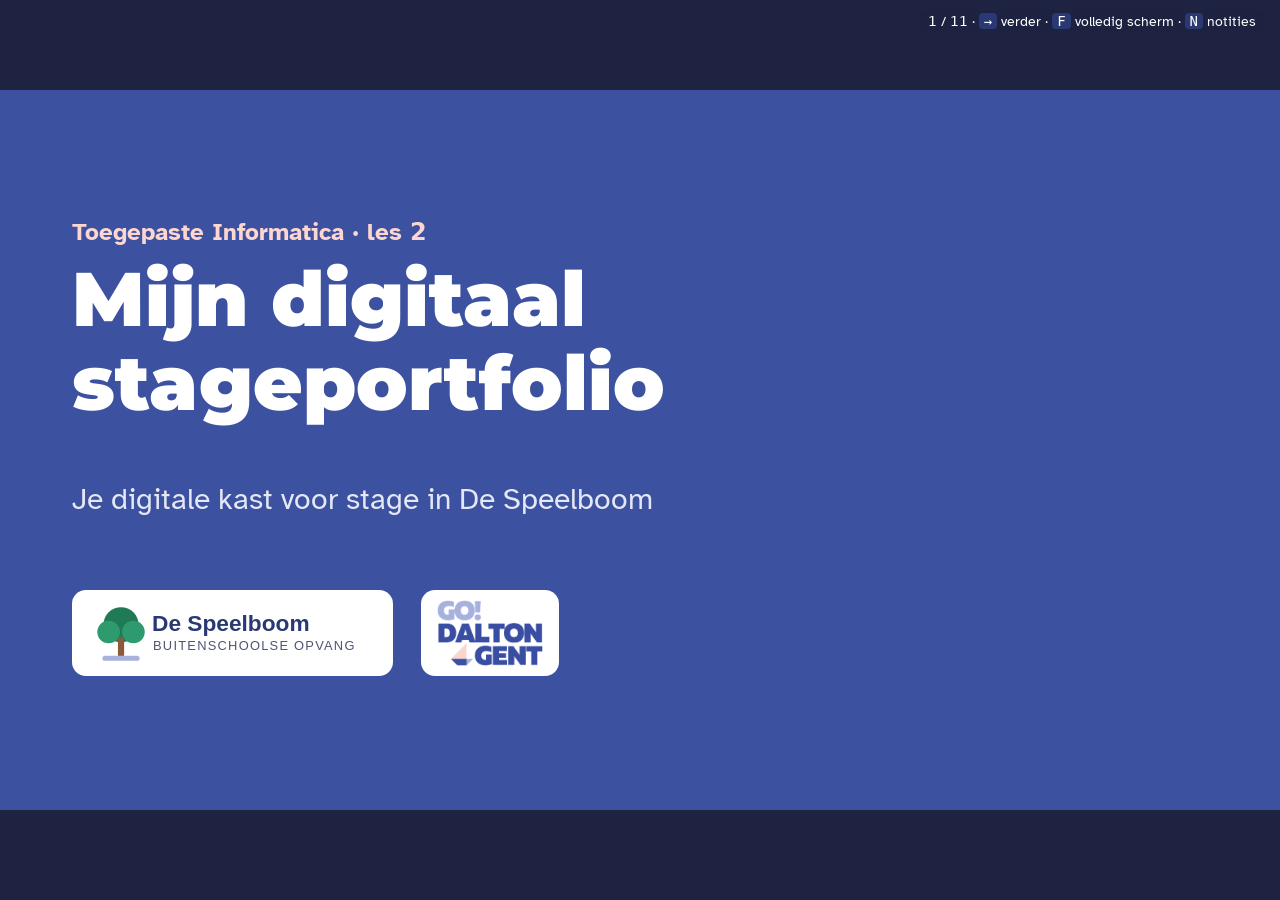
==== presentatie.html @ 33a1c0bd "Les 2 — Mijn digitaal stageportfolio (3MWb, De Speelboom) Leerlingentool, dia's, werkdocumenten en l" ====
<!DOCTYPE html>
<html lang="nl-BE">
<head>
  <meta charset="UTF-8">
  <meta name="viewport" content="width=device-width, initial-scale=1">
  <title>Mijn digitaal stageportfolio · dia's · De Speelboom</title>
  <link rel="icon" href="assets/speelboom-icon.svg" type="image/svg+xml">
  <link rel="stylesheet" href="css/slides.css">
  <style>
    .fname { font-family: "Courier New", monospace; font-weight: 700; font-size: 34px; }
    .fname .d { background: #A7B1DE; padding: 0 6px; border-radius: 5px; }
    .fname .o { background: #FCD6CF; padding: 0 6px; border-radius: 5px; }
    .fname .v { background: #9CCFB6; padding: 0 6px; border-radius: 5px; }
    .folders { list-style: none; padding: 0 !important; }
    .folders li { font-size: 30px; margin-bottom: 12px; }
    .folders li::before { content: "📁 "; }
    .mono { font-family: "Courier New", monospace; font-size: 26px; }
    .arrowrow { display: grid; grid-template-columns: 1fr 60px 1fr; align-items: center; gap: 12px; margin-bottom: 16px; }
    .arrowrow .bad { color: #A0372A; }
    .arrowrow .good { color: #1F7A55; }
    .arrowrow .ar { text-align: center; font-size: 34px; color: #4D5573; }
  </style>
</head>
<body>
<div class="hud"><span id="counter"></span> · <kbd>→</kbd> verder · <kbd>F</kbd> volledig scherm · <kbd>N</kbd> notities</div>
<div class="deck"><div class="stage">

<!-- 1 -->
<section class="slide title">
  <p class="kicker" style="color:var(--blush)">Toegepaste Informatica · les 2</p>
  <h1>Mijn digitaal<br>stageportfolio</h1>
  <p>Je digitale kast voor stage in De Speelboom</p>
  <div class="logos"><img src="assets/speelboom-logo.svg" alt="De Speelboom"><img src="assets/dalton-gent-logo.png" alt="GO! Dalton Gent"></div>
  <template class="note"><p><strong>Lesstart (5').</strong> Laat de Chromebooks opstarten en aanmelden terwijl deze dia op het bord staat. Ga verder zodra de meesten aangemeld zijn.</p></template>
</section>

<!-- 2 -->
<section class="slide">
  <p class="kicker">Lesstart</p>
  <h2>In welke kast vind jij iets terug?</h2>
  <div class="two">
    <div><span class="tag">A</span>
      <div class="paper" style="height:380px">
        <p>📄 Document zonder titel</p>
        <p>📄 verslag Liam boos DEFINITIEF (2)</p>
        <p>📄 dingen</p>
        <p>📄 Kopie van sjabloon reflectie</p>
        <p>📄 uurrooster okt def</p>
        <p>📄 Naamloze spreadsheet</p>
        <p>📄 Document zonder titel (1)</p>
      </div></div>
    <div><span class="tag">B</span>
      <div class="paper" style="height:380px">
        <p>📁 01_Stageplaats</p>
        <p>📁 02_Activiteiten</p>
        <p>📁 03_Observaties</p>
        <p>📁 04_Materiaal</p>
        <p>📁 05_Reflectie</p>
      </div></div>
  </div>
  <div class="foot"><span>De Speelboom · les 2</span><img src="assets/dalton-gent-logo.png" alt=""></div>
  <template class="note">
    <p><strong>Activeren voorkennis.</strong> Vragen: “Je bent ziek. Een collega moet jouw activiteitenfiche van dinsdag vinden. In welke kast lukt dat?”</p>
    <p>Doorvraag 1: “Wat is er precies fout aan de namen in A?” (zegt niets · naam van een kind · DEFINITIEF (2))</p>
    <p>Doorvraag 2: “Waar staan jouw bestanden nu eigenlijk? Weet je dat?” Laat twee leerlingen antwoorden.</p>
    <p>Geen herhaling van vorige les: dit is de eerste echte werkles. Hou de lesstart kort.</p>
  </template>
</section>

<!-- 3 -->
<section class="slide">
  <p class="kicker">Vandaag</p>
  <h2>Jij bouwt je eigen kast</h2>
  <div class="two">
    <div>
      <p>Straks sta je op stage. Alles wat je daar maakt, bewaar je digitaal.</p>
      <ul>
        <li>1 hoofdmap en 5 submappen</li>
        <li>5 bestanden een fatsoenlijke naam geven</li>
        <li>alles op zijn plaats zetten</li>
        <li>delen met je leraar</li>
      </ul>
    </div>
    <div class="panel navy">
      <p style="font-weight:700;margin-top:0">Op het einde kan je</p>
      <ul>
        <li>zeggen waar een bestand staat;</li>
        <li>mappen maken en benoemen;</li>
        <li>een bestand in seconden terugvinden;</li>
        <li>delen met de juiste rechten.</li>
      </ul>
    </div>
  </div>
  <div class="foot"><span>De Speelboom · les 2</span><img src="assets/dalton-gent-logo.png" alt=""></div>
  <template class="note"><p><strong>Lesdoel zichtbaar maken.</strong> Zeg er expliciet bij: “Deze kast gebruik je het hele jaar. Wat je vandaag bouwt, gooien we niet weg.”</p></template>
</section>

<!-- 4 -->
<section class="slide">
  <p class="kicker">Ik doe · 1</p>
  <h2>Waar staat jouw bestand?</h2>
  <table class="style-table">
    <tr><th>Downloads</th><td>Op de Chromebook <strong>zelf</strong>.<br>Alleen op dát toestel. Wordt leeggemaakt.</td></tr>
    <tr><th>Google Drive</th><td><strong>Online</strong>, bij je schoolaccount.<br>Op elk toestel waar je aanmeldt.</td></tr>
  </table>
  <p style="margin-top:24px"><strong>Vuistregel: school en stage ⇒ Drive.</strong></p>
  <div class="foot"><span>De Speelboom · les 2</span><img src="assets/dalton-gent-logo.png" alt=""></div>
  <template class="note"><p><strong>Demo (1').</strong> Open de Bestanden-app op het bord. Toon <em>Mijn bestanden › Downloads</em> en <em>Google Drive › Mijn Drive</em>. Zeg waarom: de Chromebooks worden gedeeld en leeggemaakt.</p></template>
</section>

<!-- 5 -->
<section class="slide" data-answer>
  <p class="kicker">Begripscontrole · steek 1, 2 of 3 vingers op</p>
  <h2>Je zet je verslag in Downloads. Morgen krijg je een andere Chromebook.</h2>
  <div class="opts">
    <div class="opt"><span class="n">1</span>Je verslag staat er gewoon weer.</div>
    <div class="opt right"><span class="n">2</span>Je verslag is weg: het stond op dát ene toestel.</div>
    <div class="opt"><span class="n">3</span>Je verslag wordt automatisch doorgestuurd.</div>
  </div>
  <p class="answer">Antwoord 2 · daarom werk je altijd in Drive.</p>
  <div class="foot"><span>De Speelboom · les 2</span><img src="assets/dalton-gent-logo.png" alt=""></div>
  <template class="note"><p>Iedereen tegelijk vingers omhoog. Druk → om het antwoord te tonen. Minder dan ± 80 % juist? Toon de Bestanden-app nog één keer.</p></template>
</section>

<!-- 6 -->
<section class="slide">
  <p class="kicker">Ik doe · 2</p>
  <h2>Vijf laden in je kast</h2>
  <div class="two">
    <div>
      <ul class="folders">
        <li>01_Stageplaats</li>
        <li>02_Activiteiten</li>
        <li>03_Observaties</li>
        <li>04_Materiaal</li>
        <li>05_Reflectie</li>
      </ul>
    </div>
    <div class="panel">
      <p style="margin-top:0"><strong>Waarom 01 en niet 1?</strong></p>
      <p>Drive sorteert op alfabet. Met een cijfer vooraan bepaal jij de volgorde.</p>
      <p style="margin-bottom:0"><strong>Nooit</strong> een map “Varia” of “Nieuwe map”: daar verdwijnt alles in.</p>
    </div>
  </div>
  <div class="foot"><span>De Speelboom · les 2</span><img src="assets/dalton-gent-logo.png" alt=""></div>
  <template class="note"><p><strong>Demo (2').</strong> Maak op het bord in Mijn Drive de hoofdmap <em>Stageportfolio_2026-2027_Voornaam-Achternaam</em>, open ze, maak daarin <em>01_Stageplaats</em>. Denk hardop: “Ik maak eerst de kast, pas daarna berg ik op.” Toon het pad bovenaan (Mijn Drive › Stageportfolio…) en hoe je terugkeert.</p></template>
</section>

<!-- 7 -->
<section class="slide">
  <p class="kicker">Ik doe · 3</p>
  <h2>De naamafspraak</h2>
  <p class="fname"><span class="d">2026-09-22</span>_<span class="o">activiteitenfiche_herfstslinger</span>_<span class="v">v1</span></p>
  <ul class="rules" style="margin-top:30px">
    <li><strong>Datum</strong> — jaar-maand-dag. Dan staat alles vanzelf op volgorde.</li>
    <li><strong>Wat is het?</strong> — 1 tot 3 woorden. Geen spaties: <span class="mono">_</span> en <span class="mono">-</span>.</li>
    <li><strong>Versie</strong> — v1, v2, v3. Nooit “definitief”.</li>
  </ul>
  <div class="foot"><span>De Speelboom · les 2</span><img src="assets/dalton-gent-logo.png" alt=""></div>
  <template class="note">
    <p><strong>Demo (2').</strong> Hernoem samen bestand 1: open <em>Document zonder titel</em>, lees de eerste regel (Datum: 22-09-2026), sluit, rechtsklik › Naam wijzigen, typ de naam hardop denkend: “Eerst de datum, maar omgedraaid…”</p>
    <p>Benadruk: haal ook je eigen naam uit de bestandsnaam (Classroom zet die erbij).</p>
  </template>
</section>

<!-- 8 -->
<section class="slide" data-answer>
  <p class="kicker">Ik doe · 4 · wat is hier fout?</p>
  <h2>Eén naam mag echt niet</h2>
  <div class="arrowrow">
    <span class="mono bad">verslag Liam boos DEFINITIEF (2)</span><span class="ar">→</span>
    <span class="mono good reveal-item">2026-09-18_observatie_kind-A_v2</span>
  </div>
  <div class="arrowrow">
    <span class="mono bad">22-9-26 fiche</span><span class="ar">→</span>
    <span class="mono good reveal-item">2026-09-22_activiteitenfiche_herfstslinger_v1</span>
  </div>
  <p class="answer" style="font-size:30px">Iedereen die op je scherm kijkt, leest de bestandsnaam.<br>De naam van een kind hoort daar niet in: <strong>kind-A</strong>.</p>
  <div class="foot"><span>De Speelboom · les 2</span><img src="assets/dalton-gent-logo.png" alt=""></div>
  <template class="note">
    <p>Vraag eerst: “Wat is er mis met de eerste naam?” Verwacht: naam van een kind · DEFINITIEF · (2) · spaties. Onthul daarna met →.</p>
    <p><strong>Link met het beroep:</strong> beroepsgeheim geldt ook digitaal. Binnenin het verslag mag de naam voorlopig staan; hoe je ook de inhoud anonimiseert, zien we in de les over privacy.</p>
  </template>
</section>

<!-- 9 -->
<section class="slide">
  <p class="kicker">Ik doe · 5</p>
  <h2>Delen: wie mag wat?</h2>
  <table class="style-table">
    <tr><th>Lezer</th><td>mag openen en lezen — meer niet</td></tr>
    <tr><th>Reageerder</th><td>mag ook opmerkingen zetten</td></tr>
    <tr><th>Bewerker</th><td>mag alles veranderen en verwijderen</td></tr>
  </table>
  <p style="margin-top:20px">Je leraar krijgt <strong>Lezer</strong>. Jij blijft <strong>eigenaar</strong>.</p>
  <p class="hand">Nooit “iedereen met de link”.</p>
  <div class="foot"><span>De Speelboom · les 2</span><img src="assets/dalton-gent-logo.png" alt=""></div>
  <template class="note"><p><strong>Demo (1').</strong> Rechtsklik op de map › Delen › typ je eigen e-mailadres › toon het keuzelijstje Lezer / Reageerder / Bewerker.</p><p><strong>Schrijf je e-mailadres nu op het bord</strong> en zeg dat het ook bij de opdracht in Classroom staat. Het staat bewust niet op de lespagina, want die is openbaar.</p></template>
</section>

<!-- 10 -->
<section class="slide">
  <p class="kicker">Jullie doen · ± 30 minuten</p>
  <h2>Zo werk je verder</h2>
  <div class="two">
    <div class="panel"><p style="margin-top:0"><strong>Links: de lespagina</strong><br>Hier lees je wat je moet doen.</p>
      <p><strong>Rechts: Drive</strong><br>Hier bouw je je kast.</p>
      <p style="margin-bottom:0"><strong>Je paspoort</strong><br>Hierin schrijf je op wat je deed. Dit lever je in.</p></div>
    <div class="panel"><p style="margin-top:0"><strong>Elke stap</strong></p><ol><li>Lees de hele stap.</li><li>Doe het, één voor één.</li><li>Controleer jezelf.</li><li>Vink “Klaar” aan.</li></ol></div>
  </div>
  <div class="help-row"><div><b>1</b>theoriekaart</div><div><b>2</b>hint 💡</div><div><b>3</b>je buur</div><div><b>4</b>de leraar</div></div>
  <div class="foot"><span>De Speelboom · les 2</span><img src="assets/dalton-gent-logo.png" alt=""></div>
  <template class="note">
    <p><strong>Rondgang.</strong> Eerste ronde: kijkt iedereen in <em>Mijn Drive</em> (niet in de map Classroom)? Staan er 5 submappen?</p>
    <p><strong>Essentiële fouten:</strong> hoofdmap in de verkeerde map · datum als 22-9-26 · naam van het kind blijft staan · delen als Bewerker.</p>
    <p>Feedback met denkvragen: “Lees je naam eens luidop. Wat weet ik nu nog niet over dat bestand?”</p>
  </template>
</section>

<!-- 11 -->
<section class="slide">
  <p class="kicker">Afsluiting</p>
  <h2>Eén zin op je paspoort</h2>
  <p style="font-size:34px">Wat ga jij vanaf nu anders doen met je bestanden?</p>
  <p class="hand" style="margin-top:20px">Vergeet niet: eerst de controlelijst, dan <strong>Inleveren</strong>.</p>
  <p style="margin-top:40px">Volgende keer: je eerste <strong>professionele e-mail</strong> aan je stageplaats.<br>Die bewaar je in 01_Stageplaats.</p>
  <div class="foot"><span>De Speelboom · les 2</span><img src="assets/dalton-gent-logo.png" alt=""></div>
  <template class="note"><p><strong>Exit.</strong> Vraag 5 en 6 van het paspoort zijn de exitvragen. Lees ze na de les: de vaakst gemelde moeilijkheid wordt de lesstart van les 3.</p></template>
</section>

</div></div>
<div class="notes" id="notes"></div>
<script src="js/slides.js"></script>
</body>
</html>
---- css/slides.css ----
/* Klassikale dia's · De Speelboom · Mijn digitaal stageportfolio — beamer, 16:9 */
@font-face { font-family: "Atkinson"; src: url("../assets/fonts/atkinson-regular.woff2") format("woff2"); font-weight: 400; }
@font-face { font-family: "Atkinson"; src: url("../assets/fonts/atkinson-bold.woff2") format("woff2"); font-weight: 700; }
/* Atkinson tekent de nul met een schuine streep (lijkt op Ø). Cijfers daarom uit een systeemlettertype. */
@font-face { font-family: "Atkinson"; src: local("Segoe UI"), local("SegoeUI"), local("Arial"), local("Helvetica"), local("DejaVu Sans"); font-weight: 400; unicode-range: U+0030-0039; }
@font-face { font-family: "Atkinson"; src: local("Segoe UI Bold"), local("SegoeUI-Bold"), local("Arial Bold"), local("Arial-BoldMT"), local("Helvetica Bold"), local("DejaVu Sans Bold"); font-weight: 700; unicode-range: U+0030-0039; }
@font-face { font-family: "Atkinson"; src: local("Segoe UI"), local("Arial"), local("Helvetica"), local("Roboto"); font-weight: 400; unicode-range: U+0030-0039; }
@font-face { font-family: "Atkinson"; src: local("Segoe UI Bold"), local("Arial Bold"), local("Arial-BoldMT"), local("Roboto Bold"); font-weight: 700; unicode-range: U+0030-0039; }
@font-face { font-family: "Montserrat"; src: url("../assets/fonts/montserrat-heavy.woff2") format("woff2"); font-weight: 700 900; }

:root { --navy:#3C51A0; --navy-deep:#2A3973; --peri:#A7B1DE; --peri-soft:#E4E8F6; --blush:#FCD6CF; --blush-soft:#FEF0EC; --sand:#EDECE4; --ink:#1D2340; --muted:#4D5573; --ok:#1F7A55; --ok-soft:#E3F3EB; --warn:#A0372A; }
* { box-sizing: border-box; }
html, body { margin: 0; height: 100%; background: #1D2340; font-family: "Atkinson", Verdana, sans-serif; color: var(--ink); overflow: hidden; }

.deck { position: absolute; inset: 0; display: grid; place-items: center; }
.stage { width: 1280px; height: 720px; position: relative; transform-origin: center center; }
.slide { position: absolute; inset: 0; background: var(--sand); display: none; padding: 56px 72px 64px; flex-direction: column; }
.slide.active { display: flex; }
.slide h1, .slide h2 { font-family: "Montserrat", Arial, sans-serif; color: var(--navy-deep); margin: 0 0 24px; line-height: 1.1; }
.slide h1 { font-size: 64px; font-weight: 900; }
.slide h2 { font-size: 44px; font-weight: 800; }
.slide p, .slide li { font-size: 30px; line-height: 1.4; }
.slide ul, .slide ol { margin: 0; padding-left: 1.2em; }
.slide li { margin-bottom: 10px; }
.kicker { font-weight: 700; color: var(--navy); font-size: 24px !important; margin: 0 0 8px; }
.foot { position: absolute; left: 72px; right: 72px; bottom: 22px; display: flex; justify-content: space-between; align-items: center; font-size: 16px; color: var(--muted); }
.foot img { height: 30px; }
.slide.title { background: var(--navy); color: #fff; justify-content: center; }
.slide.title h1 { color: #fff; font-size: 76px; }
.slide.title p { color: var(--peri-soft); }
.slide.title .logos { display: flex; gap: 28px; align-items: center; margin-top: 40px; }
.slide.title .logos img { background: #fff; border-radius: 14px; padding: 10px 16px; height: 86px; }
.slide.title .sail { position: absolute; right: 90px; bottom: 90px; width: 260px; }

.two { display: grid; grid-template-columns: 1fr 1fr; gap: 36px; flex: 1; min-height: 0; }
.panel { background: #fff; border-radius: 16px; padding: 24px 28px; border: 2px solid #D6D5CB; }
.panel.navy { background: var(--navy); color: #fff; border-color: var(--navy); }
.tag { display: inline-block; font-family: "Montserrat", Arial, sans-serif; font-weight: 900; font-size: 28px; background: var(--navy); color: #fff; border-radius: 10px; padding: 2px 14px; margin-bottom: 12px; }

/* nagemaakte documenten */
.paper { background: #fff; border: 1px solid #C9C8BE; box-shadow: 0 8px 24px rgba(29,35,64,.15); padding: 26px 30px; font-family: Arial, sans-serif; font-size: 20px; line-height: 1.5; height: 100%; overflow: hidden; }
.paper p { font-size: 20px; margin: 0; line-height: 1.5; }
.paper .gap { height: 14px; }
.pil { color: var(--navy); font-weight: 700; }
.dot { color: var(--navy); font-weight: 700; }
.bad-label, .good-label { font-weight: 700; font-size: 22px; margin-bottom: 8px; }
.bad-label { color: var(--warn); }
.good-label { color: var(--ok); }

/* vragen met onthulling */
.opts { display: grid; gap: 14px; margin-top: 10px; }
.opt { display: flex; align-items: center; gap: 18px; background: #fff; border: 3px solid #D6D5CB; border-radius: 14px; padding: 12px 20px; font-size: 30px; }
.opt .n { font-family: "Montserrat", Arial, sans-serif; font-weight: 900; width: 54px; height: 54px; border-radius: 50%; display: grid; place-items: center; background: var(--peri-soft); color: var(--navy); flex-shrink: 0; }
.slide.revealed .opt.right { border-color: var(--ok); background: var(--ok-soft); }
.slide.revealed .opt.right .n { background: var(--ok); color: #fff; }
.answer { display: none; margin-top: 18px; font-size: 26px; font-weight: 700; color: var(--ok); }
.slide.revealed .answer { display: block; }
.hand { font-size: 24px !important; color: var(--muted); }

.reveal-item { visibility: hidden; }
.reveal-item.shown { visibility: visible; }

.rules { counter-reset: r; list-style: none; padding: 0 !important; }
.rules li { counter-increment: r; position: relative; padding-left: 78px; min-height: 60px; margin-bottom: 18px; }
.rules li::before { content: counter(r); position: absolute; left: 0; top: -2px; width: 56px; height: 56px; border-radius: 50%; background: var(--navy); color: #fff; font-family: "Montserrat", Arial, sans-serif; font-weight: 900; font-size: 28px; display: grid; place-items: center; }

.style-table { width: 100%; border-collapse: collapse; background: #fff; border: 4px solid var(--navy); }
.style-table th, .style-table td { text-align: left; font-size: 27px; padding: 10px 18px; border-bottom: 2px solid var(--peri-soft); }
.style-table th { background: var(--peri-soft); color: var(--navy-deep); width: 36%; }

.toolbar { display: flex; flex-wrap: wrap; gap: 10px; align-items: center; background: #EEF1FA; border: 2px solid #C7CDE6; border-radius: 40px; padding: 12px 18px; font-family: Arial, sans-serif; font-size: 26px; }
.toolbar span { background: #fff; border: 2px solid #D5D9EA; border-radius: 8px; padding: 4px 12px; }

.help-row { display: flex; gap: 16px; margin-top: 18px; }
.help-row div { flex: 1; background: #fff; border-radius: 14px; padding: 14px 16px; font-size: 24px; font-weight: 700; text-align: center; border: 2px solid var(--peri); }
.help-row b { display: block; font-family: "Montserrat", Arial, sans-serif; font-size: 34px; color: var(--navy); }

/* sprekersnotities */
.notes { display: none; position: fixed; left: 0; right: 0; bottom: 0; max-height: 38vh; overflow: auto; background: #fff; border-top: 5px solid var(--blush); padding: 14px 22px; font-size: 17px; line-height: 1.5; z-index: 5; }
body.show-notes .notes { display: block; }
.notes h3 { margin: 0 0 6px; font-family: "Montserrat", Arial, sans-serif; color: var(--navy-deep); font-size: 16px; }
.hud { position: fixed; top: 10px; right: 14px; color: #fff; background: rgba(29,35,64,.75); padding: 3px 10px; border-radius: 99px; font-size: 14px; z-index: 6; }
.hud kbd { background: #2A3973; border-radius: 4px; padding: 0 5px; color: #fff; }
body.show-notes .hud, body:fullscreen .hud { display: none; }
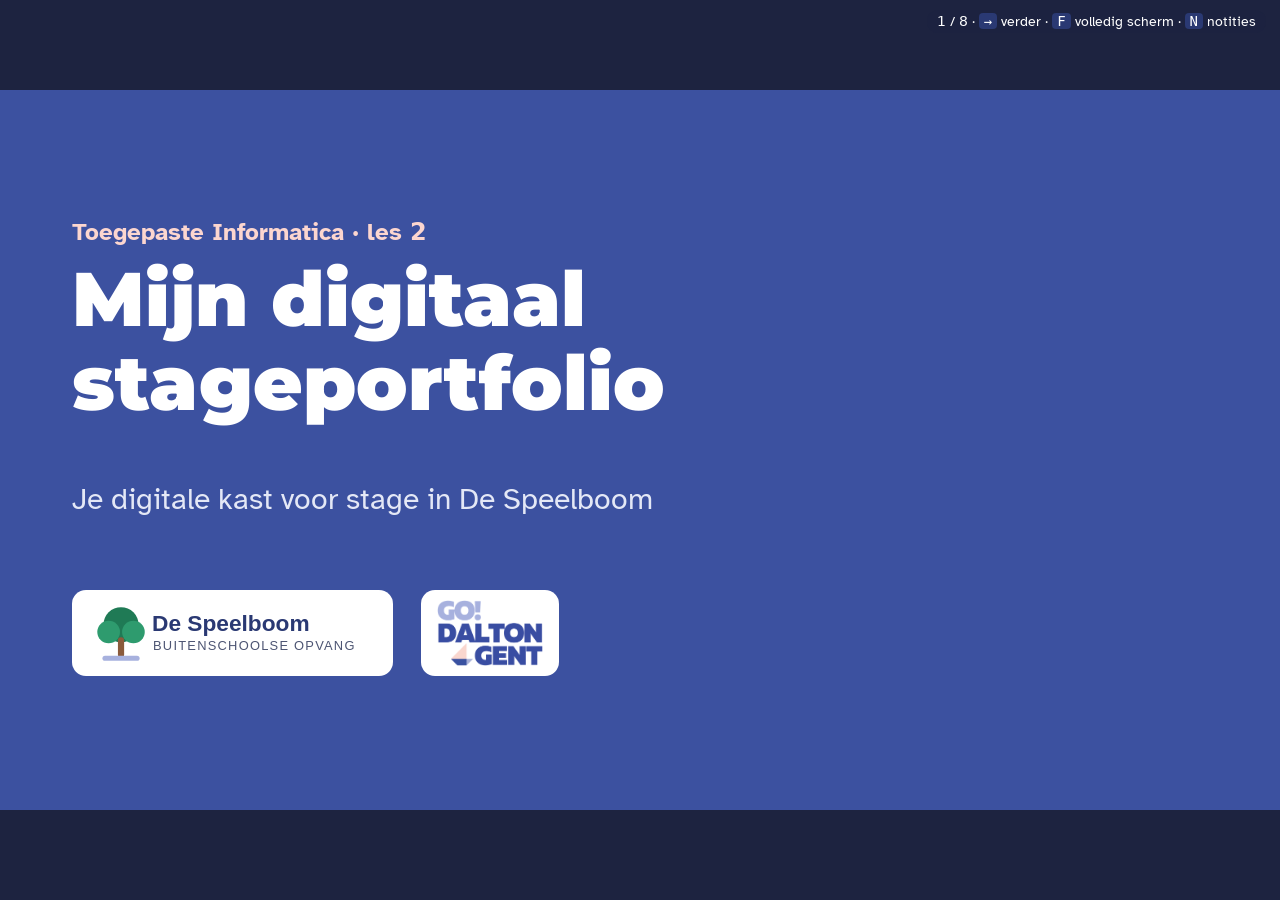
==== commit a748bdb3: "Les 2 (3MWb) versie 2: opbouw van 3MWWE, zip-bestand, lokaal 18 Op vraag van Jonas (27-09-2026) deze" ====
--- a/presentatie.html
+++ b/presentatie.html
@@ -7,18 +7,32 @@
   <link rel="icon" href="assets/speelboom-icon.svg" type="image/svg+xml">
   <link rel="stylesheet" href="css/slides.css">
   <style>
-    .fname { font-family: "Courier New", monospace; font-weight: 700; font-size: 34px; }
+    .fname { font-family: "Courier New", monospace; font-weight: 700; font-size: 32px; }
     .fname .d { background: #A7B1DE; padding: 0 6px; border-radius: 5px; }
     .fname .o { background: #FCD6CF; padding: 0 6px; border-radius: 5px; }
     .fname .v { background: #9CCFB6; padding: 0 6px; border-radius: 5px; }
     .folders { list-style: none; padding: 0 !important; }
-    .folders li { font-size: 30px; margin-bottom: 12px; }
+    .folders li { font-size: 26px; margin-bottom: 4px; }
+    /* dia 3: vijf regels met een bolletje passen net niet met de standaardafstand */
+    .rules.krap li { margin-bottom: 10px; min-height: 56px; font-size: 28px; }
     .folders li::before { content: "📁 "; }
-    .mono { font-family: "Courier New", monospace; font-size: 26px; }
-    .arrowrow { display: grid; grid-template-columns: 1fr 60px 1fr; align-items: center; gap: 12px; margin-bottom: 16px; }
+    .folders li.in { margin-left: 46px; font-size: 24px; }
+    .mono { font-family: "Courier New", monospace; font-size: 24px; }
+    .arrowrow { display: grid; grid-template-columns: 430px 44px 1fr; align-items: center; gap: 10px; margin-bottom: 14px; }
+    .arrowrow .mono { font-size: 22px; white-space: nowrap; }
     .arrowrow .bad { color: #A0372A; }
     .arrowrow .good { color: #1F7A55; }
-    .arrowrow .ar { text-align: center; font-size: 34px; color: #4D5573; }
+    .arrowrow .ar { text-align: center; font-size: 30px; color: #4D5573; }
+    .steps2 { columns: 2; column-gap: 40px; }
+    .steps2 li { font-size: 25px; margin-bottom: 6px; break-inside: avoid; }
+    .klok { font-size: 22px; color: #4D5573; }
+    /* Dia 5 en 7: de panelen mogen niet uitrekken over de tekst eronder. */
+    .compact .two { flex: 0 0 auto; }
+    .compact .panel p { margin-bottom: 10px; }
+    .compact .panel p:last-child { margin-bottom: 0; }
+    .compact .mono { font-size: 22px; }
+    .steps1 { margin: 0; padding-left: 1.2em; }
+    .steps1 li { font-size: 27px; margin-bottom: 14px; }
   </style>
 </head>
 <body>
@@ -31,26 +45,24 @@
   <h1>Mijn digitaal<br>stageportfolio</h1>
   <p>Je digitale kast voor stage in De Speelboom</p>
   <div class="logos"><img src="assets/speelboom-logo.svg" alt="De Speelboom"><img src="assets/dalton-gent-logo.png" alt="GO! Dalton Gent"></div>
-  <template class="note"><p><strong>Lesstart (5').</strong> Laat de Chromebooks opstarten en aanmelden terwijl deze dia op het bord staat. Ga verder zodra de meesten aangemeld zijn.</p></template>
+  <template class="note"><p><strong>Instructie, 0–1'.</strong> Laat de computers opstarten en aanmelden terwijl deze dia op het bord staat. Ga verder zodra de meesten aangemeld zijn.</p></template>
 </section>
 
 <!-- 2 -->
 <section class="slide">
-  <p class="kicker">Lesstart</p>
+  <p class="kicker">Lesstart · 3 minuten</p>
   <h2>In welke kast vind jij iets terug?</h2>
   <div class="two">
     <div><span class="tag">A</span>
-      <div class="paper" style="height:380px">
+      <div class="paper" style="height:320px">
         <p>📄 Document zonder titel</p>
         <p>📄 verslag Liam boos DEFINITIEF (2)</p>
         <p>📄 dingen</p>
         <p>📄 Kopie van sjabloon reflectie</p>
         <p>📄 uurrooster okt def</p>
-        <p>📄 Naamloze spreadsheet</p>
-        <p>📄 Document zonder titel (1)</p>
       </div></div>
     <div><span class="tag">B</span>
-      <div class="paper" style="height:380px">
+      <div class="paper" style="height:320px">
         <p>📁 01_Stageplaats</p>
         <p>📁 02_Activiteiten</p>
         <p>📁 03_Observaties</p>
@@ -58,174 +70,143 @@
         <p>📁 05_Reflectie</p>
       </div></div>
   </div>
-  <div class="foot"><span>De Speelboom · les 2</span><img src="assets/dalton-gent-logo.png" alt=""></div>
-  <template class="note">
-    <p><strong>Activeren voorkennis.</strong> Vragen: “Je bent ziek. Een collega moet jouw activiteitenfiche van dinsdag vinden. In welke kast lukt dat?”</p>
-    <p>Doorvraag 1: “Wat is er precies fout aan de namen in A?” (zegt niets · naam van een kind · DEFINITIEF (2))</p>
-    <p>Doorvraag 2: “Waar staan jouw bestanden nu eigenlijk? Weet je dat?” Laat twee leerlingen antwoorden.</p>
-    <p>Geen herhaling van vorige les: dit is de eerste echte werkles. Hou de lesstart kort.</p>
+  <p class="reveal-item" style="margin-top:18px"><strong>En één naam mag echt niet.</strong> Welke, en waarom?</p>
+  <template class="note">
+    <p><strong>Lesstart, 3'.</strong> Een herkenbare situatie in plaats van herhaling: dit is de eerste echte werkles.</p>
+    <p><em>“Je bent ziek. Een collega moet jouw activiteitenfiche van dinsdag vinden. In welke kast lukt dat?”</em> Doorvraag: wat is er precies fout aan de namen in A? (zegt niets · DEFINITIEF (2) · spaties)</p>
+    <p>Druk op → voor de onthulling: <strong>verslag Liam boos</strong> bevat de naam van een kind. Beroepsgeheim geldt ook voor een bestandsnaam. Hoe het wel moet, komt op dia 6.</p>
   </template>
 </section>
 
 <!-- 3 -->
 <section class="slide">
-  <p class="kicker">Vandaag</p>
-  <h2>Jij bouwt je eigen kast</h2>
+  <p class="kicker">Ik doe · dia 1 van 4</p>
+  <h2>Wat kan je straks?</h2>
+  <ul class="rules krap">
+    <li>Je weet waar een bestand staat: op <strong>de computer</strong> of in <strong>de cloud</strong>.</li>
+    <li>Je pakt een zip-bestand uit en <strong>uploadt</strong> de bestanden naar Drive.</li>
+    <li>Je bouwt een <strong>kast met vijf mappen</strong> voor je stage.</li>
+    <li>Je geeft bestanden een naam volgens de <strong>afspraak</strong> — nooit de naam van een kind.</li>
+    <li>Je <strong>deelt</strong> je kast met je leraar als <strong>Kijker</strong>.</li>
+  </ul>
+  <p class="klok" style="margin-top:6px">Ik leg 5 minuten uit. Daarna werk jij zelfstandig met de lespagina — en kom ik bij jou langs.</p>
+  <template class="note"><p><strong>Ik doe, 0'30".</strong> Lesdoel voorlezen. Zeg erbij: <em>“Deze kast gebruik je het hele jaar. Wat je vandaag bouwt, gooien we niet weg.”</em></p></template>
+</section>
+
+<!-- 4 -->
+<section class="slide">
+  <p class="kicker">Ik doe · dia 2 van 4</p>
+  <h2>Dit bouw je vandaag</h2>
+  <div class="panel">
+    <ul class="folders">
+      <li><strong>Stageportfolio_2026-2027_Naam</strong></li>
+      <li class="in">01_Stageplaats</li>
+      <li class="in">02_Activiteiten</li>
+      <li class="in">03_Observaties</li>
+      <li class="in">04_Materiaal</li>
+      <li class="in">05_Reflectie</li>
+    </ul>
+  </div>
+  <template class="note">
+    <p><strong>Ik doe, 1'.</strong> Toon het eindproduct: één hoofdmap, vijf laden. Eén zin over het nummer vooraan: dan staan ze vanzelf op volgorde.</p>
+    <p>Mappen maken doe je <strong>niet</strong> voor: dat staat als mappenboom op de lespagina en lukt zelfstandig.</p>
+  </template>
+</section>
+
+<!-- 5 -->
+<section class="slide compact">
+  <p class="kicker">Ik doe · dia 3 van 4 · demo</p>
+  <h2>Van Downloads naar Drive</h2>
+  <div class="panel">
+    <ol class="steps1">
+      <li>Download het zip-bestand uit de opdracht.</li>
+      <li><span class="mono">Windows + E</span> › Downloads › rechtsklik › <span class="mono">Alles uitpakken…</span></li>
+      <li>Drive › je hoofdmap › <span class="mono">Nieuw › Bestanden uploaden</span></li>
+    </ol>
+  </div>
+  <p class="reveal-item" style="color:#A0372A;margin-top:18px"><strong>Downloads staat op déze computer.</strong> Thuis of op je stageplaats heb je die bestanden niet. Je stagewerk hoort in Drive.</p>
+  <template class="note">
+    <p><strong>Ik doe, 2' — hardop denkend voordoen.</strong> Dit is het echt nieuwe stuk van de les.</p>
+    <ol>
+      <li>Download het zip-bestand uit de opdracht.</li>
+      <li>Open de Verkenner (Windows + E), ga naar Downloads. Zeg hardop: <em>“Kijk, de bestanden staan nu op déze computer, niet in mijn Drive.”</em></li>
+      <li>Rechtsklik › Alles uitpakken… Toon de nieuwe map met vijf bestanden.</li>
+      <li>Ga naar Drive, open je hoofdmap, Nieuw › Bestanden uploaden, alle vijf tegelijk (Ctrl + A).</li>
+    </ol>
+    <p>Druk op → voor de onthulling. De vraag erbij: <em>“En als je thuis verder wil werken?”</em></p>
+  </template>
+</section>
+
+<!-- 6 -->
+<section class="slide" data-answer>
+  <p class="kicker">Ik doe · dia 4 van 4 · demo</p>
+  <h2>De naamafspraak</h2>
+  <p class="fname"><span class="d">2026-09-22</span>_<span class="o">activiteitenfiche_herfstslinger</span>_<span class="v">v1</span></p>
+  <div class="arrowrow" style="margin-top:22px">
+    <span class="mono bad">Document zonder titel</span><span class="ar">→</span>
+    <span class="mono good">2026-09-22_activiteitenfiche_herfstslinger_v1</span>
+  </div>
+  <div class="arrowrow">
+    <span class="mono bad">verslag Liam boos DEFINITIEF (2)</span><span class="ar">→</span>
+    <span class="mono good">2026-09-18_observatie_kind-A_v2</span>
+  </div>
+  <div class="answer">
+    <p><strong>datum</strong> eerst · <strong>wat het is</strong> in het midden · <strong>v1, v2</strong> achteraan · géén spaties · <strong>nooit de naam van een kind</strong></p>
+  </div>
+  <template class="note">
+    <p><strong>Ik doe, 1'30" — het tweede stuk van de demo.</strong></p>
+    <p>Neem <em>Document zonder titel</em>. Open het, lees hardop de datum bovenaan (22-09-2026), zeg <em>“omdraaien: jaar, maand, dag”</em>, sluit, rechtsklik › Naam wijzigen, typ de nieuwe naam. Zeg erbij: <em>“de .docx laat ik staan.”</em> Dit is <strong>rij 1</strong> van hun tabel: die staat al in het paspoort.</p>
+    <p>Wijs op de tweede regel: <strong>kind-A</strong>. Beroepsgeheim geldt ook digitaal. Binnenin het verslag mag de naam voorlopig staan; hoe je ook de inhoud anonimiseert, komt in de les over privacy.</p>
+  </template>
+</section>
+
+<!-- 7 -->
+<section class="slide compact">
+  <p class="kicker">Keuzewerktijd · 40 minuten</p>
+  <h2>Zo werk je verder</h2>
   <div class="two">
     <div>
-      <p>Straks sta je op stage. Alles wat je daar maakt, bewaar je digitaal.</p>
-      <ul>
-        <li>1 hoofdmap en 5 submappen</li>
-        <li>5 bestanden een fatsoenlijke naam geven</li>
-        <li>alles op zijn plaats zetten</li>
-        <li>delen met je leraar</li>
-      </ul>
+      <ol class="steps2">
+        <li>Klaarzetten <span class="klok">2'</span></li>
+        <li>Je kast bouwen <span class="klok">5'</span></li>
+        <li>Bestanden ophalen <span class="klok">6'</span></li>
+        <li>De naamafspraak <span class="klok">9'</span></li>
+        <li>Alles op zijn plaats <span class="klok">5'</span></li>
+        <li>Foto van je kast <span class="klok">3'</span></li>
+        <li>Delen met je leraar <span class="klok">5'</span></li>
+        <li>Controleren en inleveren <span class="klok">5'</span></li>
+      </ol>
     </div>
     <div class="panel navy">
-      <p style="font-weight:700;margin-top:0">Op het einde kan je</p>
-      <ul>
-        <li>zeggen waar een bestand staat;</li>
-        <li>mappen maken en benoemen;</li>
-        <li>een bestand in seconden terugvinden;</li>
-        <li>delen met de juiste rechten.</li>
-      </ul>
+      <p style="font-size:25px"><strong>Vast je?</strong></p>
+      <p>1. Theoriekaart &nbsp; 2. Hulp nodig?</p>
+      <p>3. Je buur &nbsp; 4. Ik</p>
+      <p style="margin-top:14px;font-size:22px">Vink af in de <strong>checklist</strong>.</p>
     </div>
   </div>
-  <div class="foot"><span>De Speelboom · les 2</span><img src="assets/dalton-gent-logo.png" alt=""></div>
-  <template class="note"><p><strong>Lesdoel zichtbaar maken.</strong> Zeg er expliciet bij: “Deze kast gebruik je het hele jaar. Wat je vandaag bouwt, gooien we niet weg.”</p></template>
-</section>
-
-<!-- 4 -->
-<section class="slide">
-  <p class="kicker">Ik doe · 1</p>
-  <h2>Waar staat jouw bestand?</h2>
-  <table class="style-table">
-    <tr><th>Downloads</th><td>Op de Chromebook <strong>zelf</strong>.<br>Alleen op dát toestel. Wordt leeggemaakt.</td></tr>
-    <tr><th>Google Drive</th><td><strong>Online</strong>, bij je schoolaccount.<br>Op elk toestel waar je aanmeldt.</td></tr>
-  </table>
-  <p style="margin-top:24px"><strong>Vuistregel: school en stage ⇒ Drive.</strong></p>
-  <div class="foot"><span>De Speelboom · les 2</span><img src="assets/dalton-gent-logo.png" alt=""></div>
-  <template class="note"><p><strong>Demo (1').</strong> Open de Bestanden-app op het bord. Toon <em>Mijn bestanden › Downloads</em> en <em>Google Drive › Mijn Drive</em>. Zeg waarom: de Chromebooks worden gedeeld en leeggemaakt.</p></template>
-</section>
-
-<!-- 5 -->
-<section class="slide" data-answer>
-  <p class="kicker">Begripscontrole · steek 1, 2 of 3 vingers op</p>
-  <h2>Je zet je verslag in Downloads. Morgen krijg je een andere Chromebook.</h2>
-  <div class="opts">
-    <div class="opt"><span class="n">1</span>Je verslag staat er gewoon weer.</div>
-    <div class="opt right"><span class="n">2</span>Je verslag is weg: het stond op dát ene toestel.</div>
-    <div class="opt"><span class="n">3</span>Je verslag wordt automatisch doorgestuurd.</div>
-  </div>
-  <p class="answer">Antwoord 2 · daarom werk je altijd in Drive.</p>
-  <div class="foot"><span>De Speelboom · les 2</span><img src="assets/dalton-gent-logo.png" alt=""></div>
-  <template class="note"><p>Iedereen tegelijk vingers omhoog. Druk → om het antwoord te tonen. Minder dan ± 80 % juist? Toon de Bestanden-app nog één keer.</p></template>
-</section>
-
-<!-- 6 -->
-<section class="slide">
-  <p class="kicker">Ik doe · 2</p>
-  <h2>Vijf laden in je kast</h2>
-  <div class="two">
-    <div>
-      <ul class="folders">
-        <li>01_Stageplaats</li>
-        <li>02_Activiteiten</li>
-        <li>03_Observaties</li>
-        <li>04_Materiaal</li>
-        <li>05_Reflectie</li>
-      </ul>
-    </div>
-    <div class="panel">
-      <p style="margin-top:0"><strong>Waarom 01 en niet 1?</strong></p>
-      <p>Drive sorteert op alfabet. Met een cijfer vooraan bepaal jij de volgorde.</p>
-      <p style="margin-bottom:0"><strong>Nooit</strong> een map “Varia” of “Nieuwe map”: daar verdwijnt alles in.</p>
-    </div>
-  </div>
-  <div class="foot"><span>De Speelboom · les 2</span><img src="assets/dalton-gent-logo.png" alt=""></div>
-  <template class="note"><p><strong>Demo (2').</strong> Maak op het bord in Mijn Drive de hoofdmap <em>Stageportfolio_2026-2027_Voornaam-Achternaam</em>, open ze, maak daarin <em>01_Stageplaats</em>. Denk hardop: “Ik maak eerst de kast, pas daarna berg ik op.” Toon het pad bovenaan (Mijn Drive › Stageportfolio…) en hoe je terugkeert.</p></template>
-</section>
-
-<!-- 7 -->
-<section class="slide">
-  <p class="kicker">Ik doe · 3</p>
-  <h2>De naamafspraak</h2>
-  <p class="fname"><span class="d">2026-09-22</span>_<span class="o">activiteitenfiche_herfstslinger</span>_<span class="v">v1</span></p>
-  <ul class="rules" style="margin-top:30px">
-    <li><strong>Datum</strong> — jaar-maand-dag. Dan staat alles vanzelf op volgorde.</li>
-    <li><strong>Wat is het?</strong> — 1 tot 3 woorden. Geen spaties: <span class="mono">_</span> en <span class="mono">-</span>.</li>
-    <li><strong>Versie</strong> — v1, v2, v3. Nooit “definitief”.</li>
-  </ul>
-  <div class="foot"><span>De Speelboom · les 2</span><img src="assets/dalton-gent-logo.png" alt=""></div>
-  <template class="note">
-    <p><strong>Demo (2').</strong> Hernoem samen bestand 1: open <em>Document zonder titel</em>, lees de eerste regel (Datum: 22-09-2026), sluit, rechtsklik › Naam wijzigen, typ de naam hardop denkend: “Eerst de datum, maar omgedraaid…”</p>
-    <p>Benadruk: haal ook je eigen naam uit de bestandsnaam (Classroom zet die erbij).</p>
+  <p class="klok" style="margin-top:18px"><!-- PAS AAN na het publiceren: zet hier jouw eigen GitHub Pages-adres -->
+    <strong>Alles staat in de opdracht</strong> <em>Les 2 — Mijn digitaal stageportfolio</em>: de lespagina, je paspoort en het zip-bestand.
+    Adres: jonasdaltongent.github.io/Stageportfolio-Speelboom/ &nbsp;·&nbsp; Je levert alleen je <strong>paspoort</strong> in.</p>
+  <template class="note">
+    <p><strong>Instructie, 2' — daarna keuzewerktijd, 40'.</strong> Laat deze dia staan zolang ze werken.</p>
+    <p><strong>Schrijf nu je e-mailadres op het bord</strong> (voor stap 7). Het staat bewust niet op de lespagina: die is openbaar.</p>
+    <p>Eerste rondgang: werkt iedereen in <em>Mijn Drive</em> (niet in de map Classroom)? Zijn de vijf bestanden van Downloads naar Drive geraakt? Essentiële fouten: datum als 22-9-26 · de naam van het kind blijft staan · delen als Bewerker.</p>
+    <p>Feedback met denkvragen: <em>“Lees je bestandsnaam eens luidop. Wat weet ik nu nog niet over dat bestand?”</em></p>
   </template>
 </section>
 
 <!-- 8 -->
-<section class="slide" data-answer>
-  <p class="kicker">Ik doe · 4 · wat is hier fout?</p>
-  <h2>Eén naam mag echt niet</h2>
-  <div class="arrowrow">
-    <span class="mono bad">verslag Liam boos DEFINITIEF (2)</span><span class="ar">→</span>
-    <span class="mono good reveal-item">2026-09-18_observatie_kind-A_v2</span>
-  </div>
-  <div class="arrowrow">
-    <span class="mono bad">22-9-26 fiche</span><span class="ar">→</span>
-    <span class="mono good reveal-item">2026-09-22_activiteitenfiche_herfstslinger_v1</span>
-  </div>
-  <p class="answer" style="font-size:30px">Iedereen die op je scherm kijkt, leest de bestandsnaam.<br>De naam van een kind hoort daar niet in: <strong>kind-A</strong>.</p>
-  <div class="foot"><span>De Speelboom · les 2</span><img src="assets/dalton-gent-logo.png" alt=""></div>
-  <template class="note">
-    <p>Vraag eerst: “Wat is er mis met de eerste naam?” Verwacht: naam van een kind · DEFINITIEF · (2) · spaties. Onthul daarna met →.</p>
-    <p><strong>Link met het beroep:</strong> beroepsgeheim geldt ook digitaal. Binnenin het verslag mag de naam voorlopig staan; hoe je ook de inhoud anonimiseert, zien we in de les over privacy.</p>
-  </template>
-</section>
-
-<!-- 9 -->
-<section class="slide">
-  <p class="kicker">Ik doe · 5</p>
-  <h2>Delen: wie mag wat?</h2>
-  <table class="style-table">
-    <tr><th>Lezer</th><td>mag openen en lezen — meer niet</td></tr>
-    <tr><th>Reageerder</th><td>mag ook opmerkingen zetten</td></tr>
-    <tr><th>Bewerker</th><td>mag alles veranderen en verwijderen</td></tr>
-  </table>
-  <p style="margin-top:20px">Je leraar krijgt <strong>Lezer</strong>. Jij blijft <strong>eigenaar</strong>.</p>
-  <p class="hand">Nooit “iedereen met de link”.</p>
-  <div class="foot"><span>De Speelboom · les 2</span><img src="assets/dalton-gent-logo.png" alt=""></div>
-  <template class="note"><p><strong>Demo (1').</strong> Rechtsklik op de map › Delen › typ je eigen e-mailadres › toon het keuzelijstje Lezer / Reageerder / Bewerker.</p><p><strong>Schrijf je e-mailadres nu op het bord</strong> en zeg dat het ook bij de opdracht in Classroom staat. Het staat bewust niet op de lespagina, want die is openbaar.</p></template>
-</section>
-
-<!-- 10 -->
-<section class="slide">
-  <p class="kicker">Jullie doen · ± 30 minuten</p>
-  <h2>Zo werk je verder</h2>
-  <div class="two">
-    <div class="panel"><p style="margin-top:0"><strong>Links: de lespagina</strong><br>Hier lees je wat je moet doen.</p>
-      <p><strong>Rechts: Drive</strong><br>Hier bouw je je kast.</p>
-      <p style="margin-bottom:0"><strong>Je paspoort</strong><br>Hierin schrijf je op wat je deed. Dit lever je in.</p></div>
-    <div class="panel"><p style="margin-top:0"><strong>Elke stap</strong></p><ol><li>Lees de hele stap.</li><li>Doe het, één voor één.</li><li>Controleer jezelf.</li><li>Vink “Klaar” aan.</li></ol></div>
-  </div>
-  <div class="help-row"><div><b>1</b>theoriekaart</div><div><b>2</b>hint 💡</div><div><b>3</b>je buur</div><div><b>4</b>de leraar</div></div>
-  <div class="foot"><span>De Speelboom · les 2</span><img src="assets/dalton-gent-logo.png" alt=""></div>
-  <template class="note">
-    <p><strong>Rondgang.</strong> Eerste ronde: kijkt iedereen in <em>Mijn Drive</em> (niet in de map Classroom)? Staan er 5 submappen?</p>
-    <p><strong>Essentiële fouten:</strong> hoofdmap in de verkeerde map · datum als 22-9-26 · naam van het kind blijft staan · delen als Bewerker.</p>
-    <p>Feedback met denkvragen: “Lees je naam eens luidop. Wat weet ik nu nog niet over dat bestand?”</p>
-  </template>
-</section>
-
-<!-- 11 -->
-<section class="slide">
-  <p class="kicker">Afsluiting</p>
-  <h2>Eén zin op je paspoort</h2>
-  <p style="font-size:34px">Wat ga jij vanaf nu anders doen met je bestanden?</p>
-  <p class="hand" style="margin-top:20px">Vergeet niet: eerst de controlelijst, dan <strong>Inleveren</strong>.</p>
-  <p style="margin-top:40px">Volgende keer: je eerste <strong>professionele e-mail</strong> aan je stageplaats.<br>Die bewaar je in 01_Stageplaats.</p>
-  <div class="foot"><span>De Speelboom · les 2</span><img src="assets/dalton-gent-logo.png" alt=""></div>
-  <template class="note"><p><strong>Exit.</strong> Vraag 5 en 6 van het paspoort zijn de exitvragen. Lees ze na de les: de vaakst gemelde moeilijkheid wordt de lesstart van les 3.</p></template>
+<section class="slide">
+  <p class="kicker">Afsluiten · laatste minuut</p>
+  <h2>Eén zin in je paspoort</h2>
+  <div class="panel navy" style="margin-top:10px">
+    <p style="font-size:30px">Wat ga jij vanaf nu anders doen met je bestanden?</p>
+  </div>
+  <p style="margin-top:24px">Volgende les: <strong>een e-mail</strong> aan je stageplaats.<br>Die bewaar je in <strong>01_Stageplaats</strong> — je kast is er al.</p>
+  <template class="note">
+    <p><strong>Laatste minuut van de keuzewerktijd.</strong> Zeg mondeling dat wie niet klaar is, toch inlevert.</p>
+    <p>De slotvragen (vraag 5 en 6) zijn de exitvragen. Lees ze na de les: de vaakst gemelde moeilijkheid wordt de lesstart van les 3.</p>
+  </template>
 </section>
 
 </div></div>
